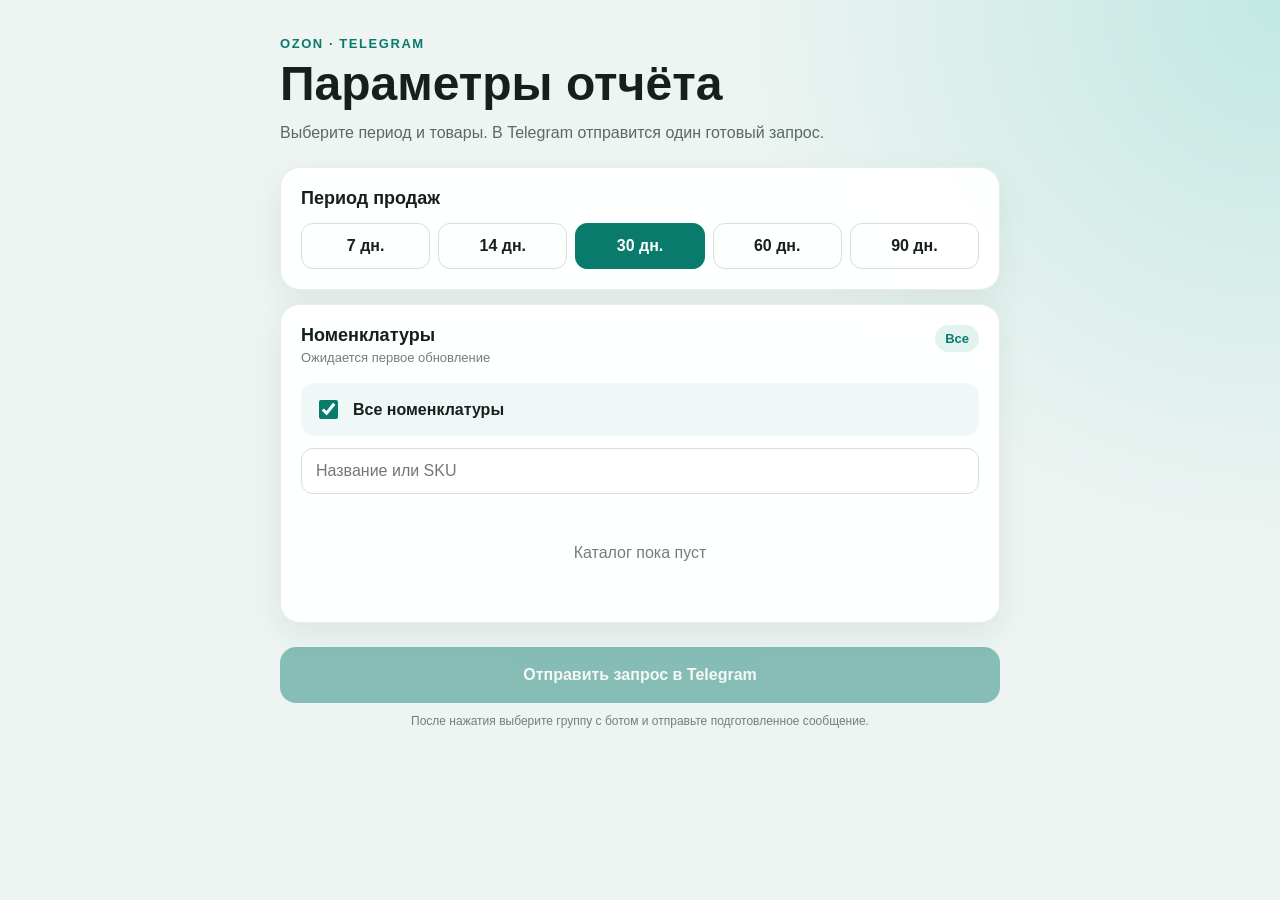
==== docs/index.html @ 1b9cdd36 "Add local sales request builder" ====
<!doctype html>
<html lang="ru">
  <head>
    <meta charset="utf-8">
    <meta name="viewport" content="width=device-width, initial-scale=1">
    <meta name="theme-color" content="#075e54">
    <title>Заказы Ozon</title>
    <link rel="stylesheet" href="styles.css">
  </head>
  <body>
    <main class="app">
      <header>
        <p class="eyebrow">Ozon · Telegram</p>
        <h1>Параметры отчёта</h1>
        <p class="intro">Выберите период и товары. В Telegram отправится один готовый запрос.</p>
      </header>

      <section class="card" aria-labelledby="period-title">
        <h2 id="period-title">Период продаж</h2>
        <div class="periods" id="periods"></div>
      </section>

      <section class="card products-card" aria-labelledby="products-title">
        <div class="section-heading">
          <div>
            <h2 id="products-title">Номенклатуры</h2>
            <p id="catalog-status">Загружаю каталог…</p>
          </div>
          <span class="counter" id="selected-count">Все</span>
        </div>

        <label class="all-products">
          <input id="all-products" type="checkbox" checked>
          <span>Все номенклатуры</span>
        </label>

        <label class="search">
          <span class="sr-only">Поиск номенклатуры</span>
          <input id="search" type="search" placeholder="Название или SKU" autocomplete="off">
        </label>

        <div class="product-list" id="product-list" aria-live="polite"></div>
      </section>

      <div class="notice" id="notice" role="status"></div>
      <button class="send" id="send" type="button" disabled>Отправить запрос в Telegram</button>
      <p class="hint">После нажатия выберите группу с ботом и отправьте подготовленное сообщение.</p>
    </main>
    <script src="app.js" defer></script>
  </body>
</html>
---- docs/styles.css ----
:root {
  color-scheme: light;
  font-family: Inter, -apple-system, BlinkMacSystemFont, "Segoe UI", sans-serif;
  color: #15201e;
  background: #edf4f2;
}

* { box-sizing: border-box; }

body {
  margin: 0;
  min-height: 100vh;
  background:
    radial-gradient(circle at top right, rgba(0, 176, 155, .18), transparent 34rem),
    #edf4f2;
}

.app {
  width: min(100% - 28px, 720px);
  margin: 0 auto;
  padding: 36px 0 48px;
}

header { margin-bottom: 22px; }
.eyebrow { margin: 0 0 8px; color: #087b6d; font-size: 13px; font-weight: 800; letter-spacing: .12em; text-transform: uppercase; }
h1 { margin: 0; font-size: clamp(30px, 8vw, 48px); line-height: 1.05; }
.intro { max-width: 560px; margin: 12px 0 0; color: #596965; line-height: 1.5; }

.card {
  margin-top: 14px;
  padding: 20px;
  border: 1px solid rgba(22, 70, 63, .09);
  border-radius: 20px;
  background: rgba(255, 255, 255, .94);
  box-shadow: 0 12px 32px rgba(32, 74, 68, .08);
}

h2 { margin: 0 0 14px; font-size: 18px; }
.periods { display: grid; grid-template-columns: repeat(5, 1fr); gap: 8px; }
.period-option input, .product input { position: absolute; opacity: 0; pointer-events: none; }
.period-option span {
  display: grid;
  place-items: center;
  min-height: 46px;
  border: 1px solid #d5e1de;
  border-radius: 12px;
  font-weight: 700;
  cursor: pointer;
}
.period-option input:checked + span { color: white; border-color: #087b6d; background: #087b6d; }

.section-heading { display: flex; align-items: start; justify-content: space-between; gap: 12px; }
.section-heading h2 { margin-bottom: 4px; }
.section-heading p { margin: 0; color: #71807c; font-size: 13px; }
.counter { padding: 6px 10px; border-radius: 999px; color: #087b6d; background: #e2f4f0; font-size: 13px; font-weight: 800; }

.all-products, .product {
  display: flex;
  align-items: center;
  gap: 12px;
  cursor: pointer;
}
.all-products { margin: 18px 0 12px; padding: 14px; border-radius: 14px; background: #eff8f6; font-weight: 750; }
.all-products input { width: 19px; height: 19px; accent-color: #087b6d; }
.search input {
  width: 100%;
  padding: 13px 14px;
  border: 1px solid #d5e1de;
  border-radius: 12px;
  font: inherit;
  outline: none;
}
.search input:focus { border-color: #087b6d; box-shadow: 0 0 0 3px rgba(8, 123, 109, .12); }

.product-list { max-height: 390px; margin-top: 10px; overflow: auto; }
.product { padding: 12px 8px; border-bottom: 1px solid #edf1f0; }
.product-marker {
  flex: 0 0 20px;
  width: 20px;
  height: 20px;
  border: 2px solid #b9c9c5;
  border-radius: 6px;
}
.product input:checked + .product-marker { border-color: #087b6d; background: #087b6d; box-shadow: inset 0 0 0 4px white; }
.product-copy { min-width: 0; }
.product-name { display: block; font-weight: 650; }
.product-sku { display: block; margin-top: 3px; color: #71807c; font-size: 12px; }
.product.disabled { opacity: .48; }
.empty { padding: 24px 8px; color: #71807c; text-align: center; }

.notice { min-height: 24px; padding: 10px 4px 0; color: #a23a2a; font-size: 14px; }
.send {
  width: 100%;
  min-height: 56px;
  border: 0;
  border-radius: 16px;
  color: white;
  background: #087b6d;
  font: inherit;
  font-weight: 800;
  cursor: pointer;
  box-shadow: 0 12px 24px rgba(8, 123, 109, .22);
}
.send:disabled { cursor: not-allowed; opacity: .45; box-shadow: none; }
.hint { margin: 10px 14px 0; color: #71807c; font-size: 12px; line-height: 1.45; text-align: center; }
.sr-only { position: absolute; width: 1px; height: 1px; padding: 0; margin: -1px; overflow: hidden; clip: rect(0, 0, 0, 0); white-space: nowrap; border: 0; }

@media (max-width: 540px) {
  .app { padding-top: 24px; }
  .card { padding: 16px; border-radius: 17px; }
  .periods { grid-template-columns: repeat(3, 1fr); }
}
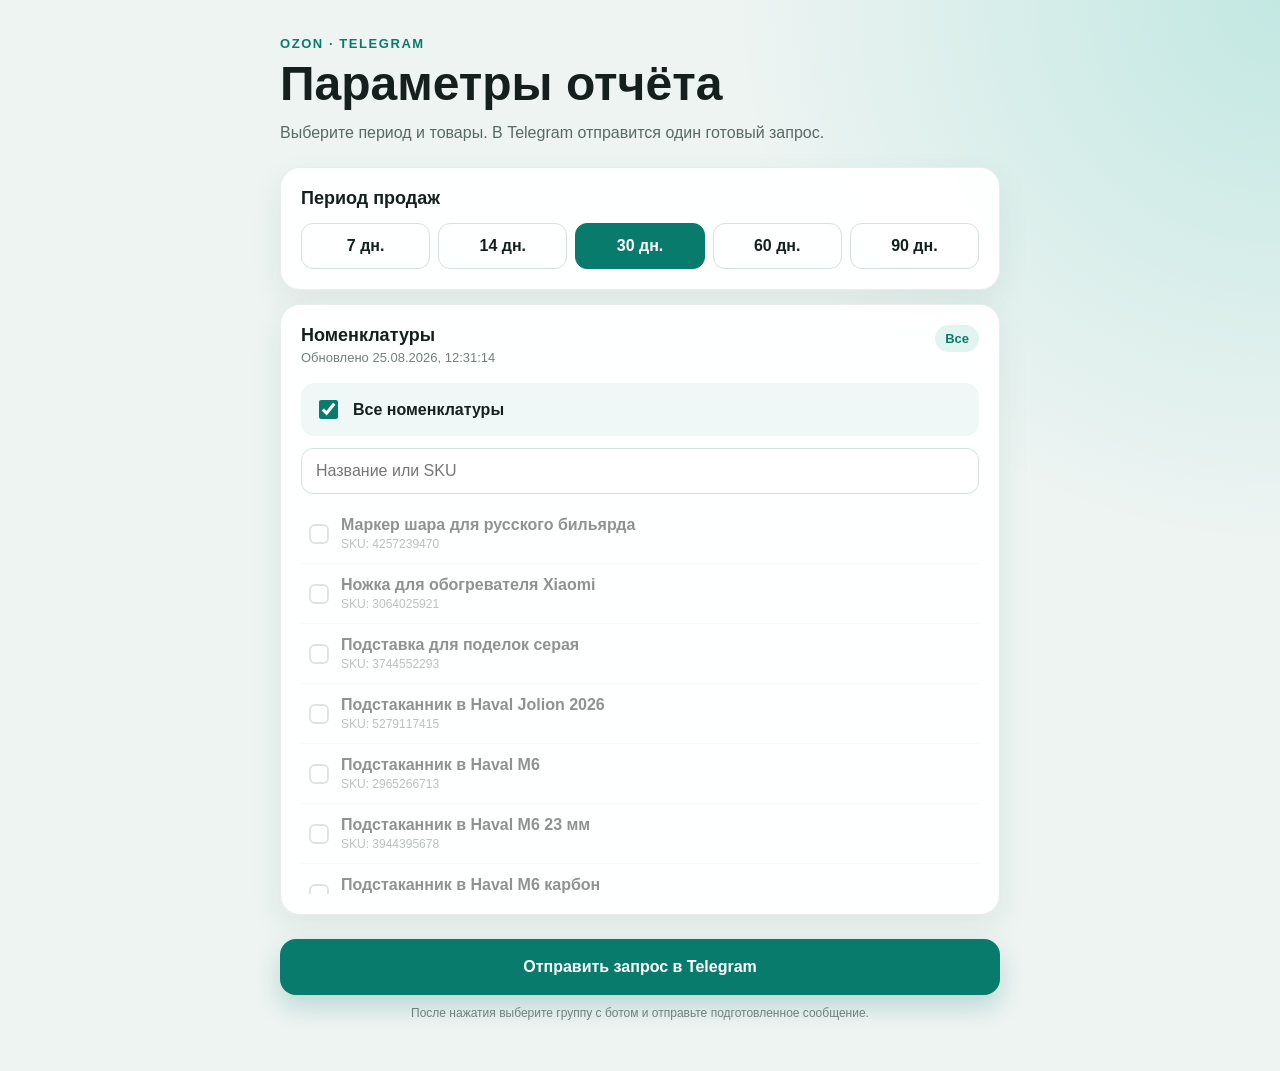
==== commit ead17eec: "Open Telegram directly from selector" ====
--- a/docs/index.html
+++ b/docs/index.html
@@ -46,6 +46,6 @@
       <button class="send" id="send" type="button" disabled>Отправить запрос в Telegram</button>
       <p class="hint">После нажатия выберите группу с ботом и отправьте подготовленное сообщение.</p>
     </main>
-    <script src="app.js" defer></script>
+    <script src="app.js?v=2" defer></script>
   </body>
 </html>
